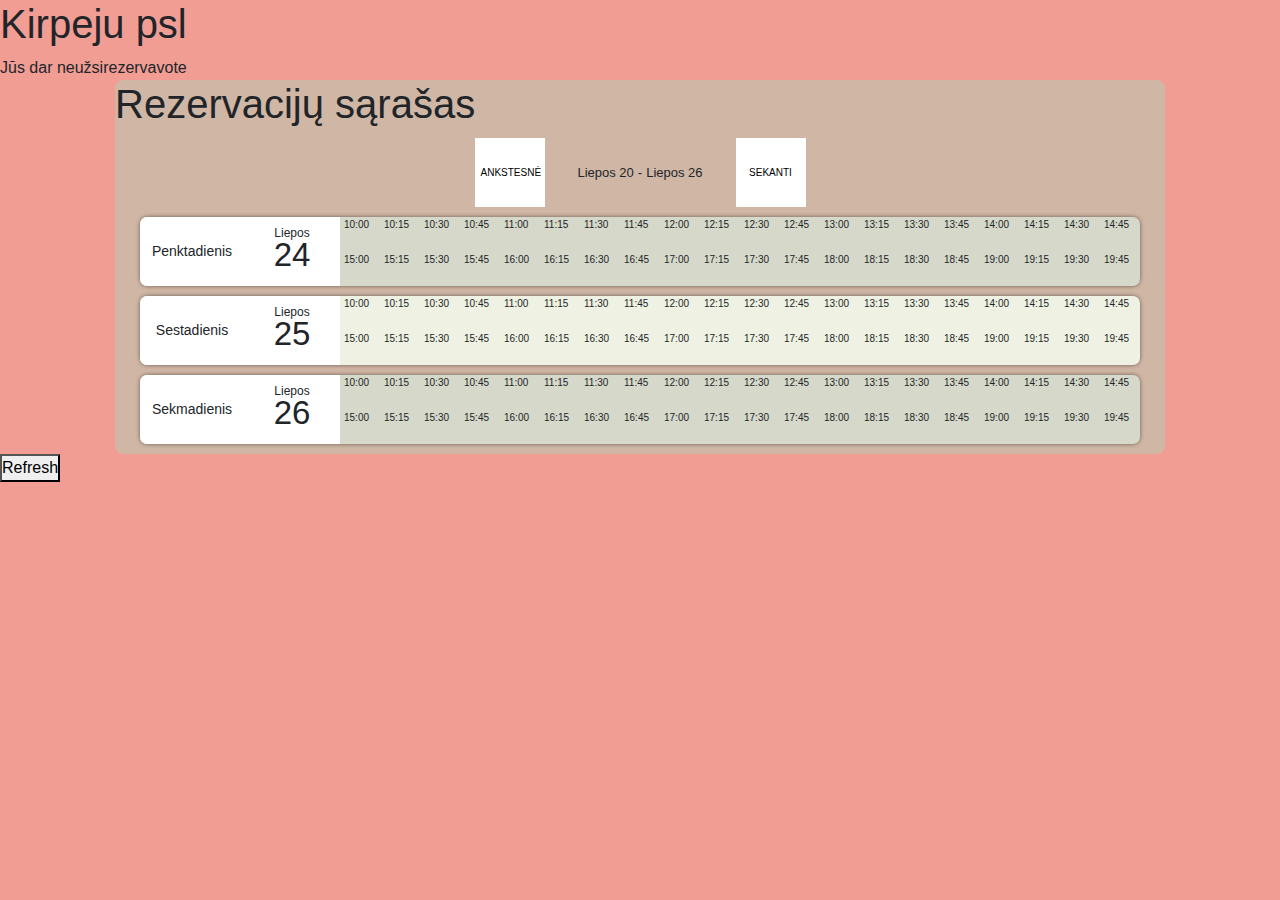
==== kirpeju.html @ d7a50cc5 "all logic, callendar styling" ====
<!DOCTYPE html>
<html>
<head>
	<title>Test</title>
	<!-- Our meta tads -->
	<meta charset="utf-8">
	<meta name="viewport" content="width=device-width, initial-scale=1, shrink-to-fit=no">

	<!-- CSS files -->
  <link rel="stylesheet" href="https://use.fontawesome.com/releases/v5.7.2/css/all.css" integrity="sha384-fnmOCqbTlWIlj8LyTjo7mOUStjsKC4pOpQbqyi7RrhN7udi9RwhKkMHpvLbHG9Sr" crossorigin="anonymous">


	<link rel="stylesheet" href="https://stackpath.bootstrapcdn.com/bootstrap/4.3.1/css/bootstrap.min.css" integrity="sha384-ggOyR0iXCbMQv3Xipma34MD+dH/1fQ784/j6cY/iJTQUOhcWr7x9JvoRxT2MZw1T" crossorigin="anonymous">
	<link rel="stylesheet" type="text/css" href="main.css">
</head>
<body>
<!-----------------------------------MODALS--------------------------------------->
<div class="modal fade" id="exampleModal" tabindex="-1" role="dialog" aria-labelledby="exampleModalLabel" aria-hidden="true">
  <div class="modal-dialog modal-dialog-centered" role="document">
    <div class="modal-content">
      <div class="modal-header">
        <h5 class="modal-title" id="confirm-title">Registruoti</h5>
        
      </div>
      <div class="modal-body">
        <button type="button" class="close" data-dismiss="modal" aria-label="Close">
          <span aria-hidden="true">&times;</span>
        </button>
        <h5 id="confirm-date"></h5>
        <h5 id="confirm-time"></h5>
        <form>
          <div class="form-group">
            <label for="recipient-name" class="col-form-label">Kliento vardas</label>
            <input type="text" class="form-control" id="confirm-name">
          </div>
        </form>
      </div>
      <div class="modal-footer">
        <button type="button" id="close-confirm" class="btn btn-secondary" data-dismiss="modal">Atšaukti</button>
        <button type="button" id="accept" class="btn btn-primary accept-btn">Registruoti</button>
      </div>
    </div>
  </div>
</div>


  
<div class="modal fade" id="editReservation" tabindex="-1" role="dialog" aria-labelledby="exampleModalCenterTitle" aria-hidden="true">
  <div class="modal-dialog modal-dialog-centered" role="document">
    <div class="modal-content">

      <div class="modal-header">
        <h5 class="modal-title" id="edit-title">Modal title</h5>
        
      </div>
      <div class="modal-body">
        <button type="button" class="close" data-dismiss="modal" aria-label="Close">
          <span aria-hidden="true">&times;</span>
        </button>
        <p id="nameInfo"></p>
        <p id="dateInfo"></p>
        <p id="timeInfo"></p>
        <button id="deleteReservation" type="button" class="btn btn-danger">Ištrinti</button>
      </div>
      <div class="modal-footer">
        <button type="button" class="btn btn-secondary" data-dismiss="modal">Close</button>
      </div>
    </div>
  </div>
</div>



		<h1>Kirpeju psl</h1>
	<div>
		<p id="reservationInfo">Jūs dar neužsirezervavote</p>
	</div>
	<div id="weekSchedule">
    <h1>Rezervacijų sąrašas</h1>
		<div id="controller">
			<button id="previous">
        <i class="fas fa-caret-left"></i>
        <p>Ankstesnė</p>
    </button>
			<div id="dateDisplay">
            
      </div>
			<button id="next">
        <i class="fas fa-caret-right"></i>
        <p>Sekanti</p>
      </button>
		</div>
		<ul id="weekTable" class="">
		</ul>
	</div>
	<button id="refresh">Refresh</button>


<script src="https://code.jquery.com/jquery-3.3.1.slim.min.js" integrity="sha384-q8i/X+965DzO0rT7abK41JStQIAqVgRVzpbzo5smXKp4YfRvH+8abtTE1Pi6jizo" crossorigin="anonymous"></script>
<script src="https://cdnjs.cloudflare.com/ajax/libs/popper.js/1.14.7/umd/popper.min.js" integrity="sha384-UO2eT0CpHqdSJQ6hJty5KVphtPhzWj9WO1clHTMGa3JDZwrnQq4sF86dIHNDz0W1" crossorigin="anonymous"></script>
<script src="https://stackpath.bootstrapcdn.com/bootstrap/4.3.1/js/bootstrap.min.js" integrity="sha384-JjSmVgyd0p3pXB1rRibZUAYoIIy6OrQ6VrjIEaFf/nJGzIxFDsf4x0xIM+B07jRM" crossorigin="anonymous"></script>
<script type="text/javascript" src="main2.js"></script>
</body>
</html>
---- main.css ----
*,
*::after,
*::before{
    margin-bottom: 0;
    padding: 0;
    box-sizing: inherit;
}
body{
	box-sizing: border-box;
	background: #f19d94;
}

th{
	font-size: 10px;
}
.alert{
	position: fixed;
	width: 100%;
	transition: all .3s;
}
.display-none{
	display: none;
}
.reservation{
	background: green;
}




#weekSchedule{
	width: 1050px;
	margin: 0 auto;
	background: #d0b6a4;
    border-radius: 8px;
    overflow: hidden;
}
#weekTable{
	margin: 0 auto;
}
#weekTable > tr:nth-of-type(even){
	background: #e6e5e5;
}
#weekTable > tr:nth-of-type(odd){
	background: #b9b9b9;
}



th tr th{
	position: relative;
	/*background: red;*/
    width: 45px;
    /*border-right: 1px solid black;
    border-bottom: 1px solid;*/
    font-size: 11px;
    font-weight: 500;
}
th tr th span{
	position: absolute;
	top: 15px;
}









/******************************************************************************************/
#controller{
	display: flex;
	justify-content: center;
	height: 69px;
    margin-bottom: 10px;
    margin-top: 10px;
}
#controller button{
	border: none;
    background: white;
    outline: none;
    padding: 6px;
    width: 70px;
}
#controller button .fas{
	font-size: 40px;
}
#controller button p{
	font-size: 10px;
	text-transform: uppercase;
}
#dateDisplay{
	display: flex;
    width: 191px;
    justify-content: center;
    align-items: center;
    font-size: 13px;
}
#dateDisplay span{
	margin: 0 4px;
}




/************************ MODAL STYLE***********************/
.modal-content{
	background: transparent;
	border: none;
}
.modal-content .far{
	margin-right: 10px;
}
.modal-content .fas{
	margin-right: 5px;
}
.modal-title{
	font-size: 15px;
}
.modal-header{
	background: white;
	align-items: center;
	justify-content: center;
	padding: 0;
	width: 203px;
	height: 40px;
}
.modal-body{
	background: white;
}
.modal-body h5{
	font-size: 18px;

}
.modal-body button{
	margin-top: 15px;
}
.modal-body {
	font-size: 18px;
}
.modal-footer{
	background: white;
}


















li{
	display: flex;
	height: 50%;
}
ul{
	padding: 0;
	margin: 0;}
ul li div{
	width: 5%;
	font-size: 10px;
	padding-left: 4px;

}
ul li div:hover{
	background: black;
}
p{
	margin: 0;
}

#weekTable{
	width: 1000px;
}

.table-row{
	width: 1000px;
	margin-bottom: 10px;
	border-radius: 7px;
	box-shadow: 0px 0px 5px -1px rgba(0,0,0,0.75);
	overflow: hidden;
}
.table-row > div{
	width: 100px;
	display: flex;
    justify-content: center;
    align-items: center;
    height: 69px;
}
	.table-row .weekday, .table-row .date{
		background: white;
	}
	.table-row .weekday{
		font-size: 14px;
	}
	.table-row .date{
		display: flex;
    	flex-direction: column;
    	font-size: 12px;
	}
		.date span{
			font-size: 33px;
			margin-top: -12px;
		}
.table-row > ul{
	width: 800px;
}
.table-row:nth-of-type(even){
	background: #eff2e2;
}
.table-row:nth-of-type(odd){
	background: #d6d8c9;
}
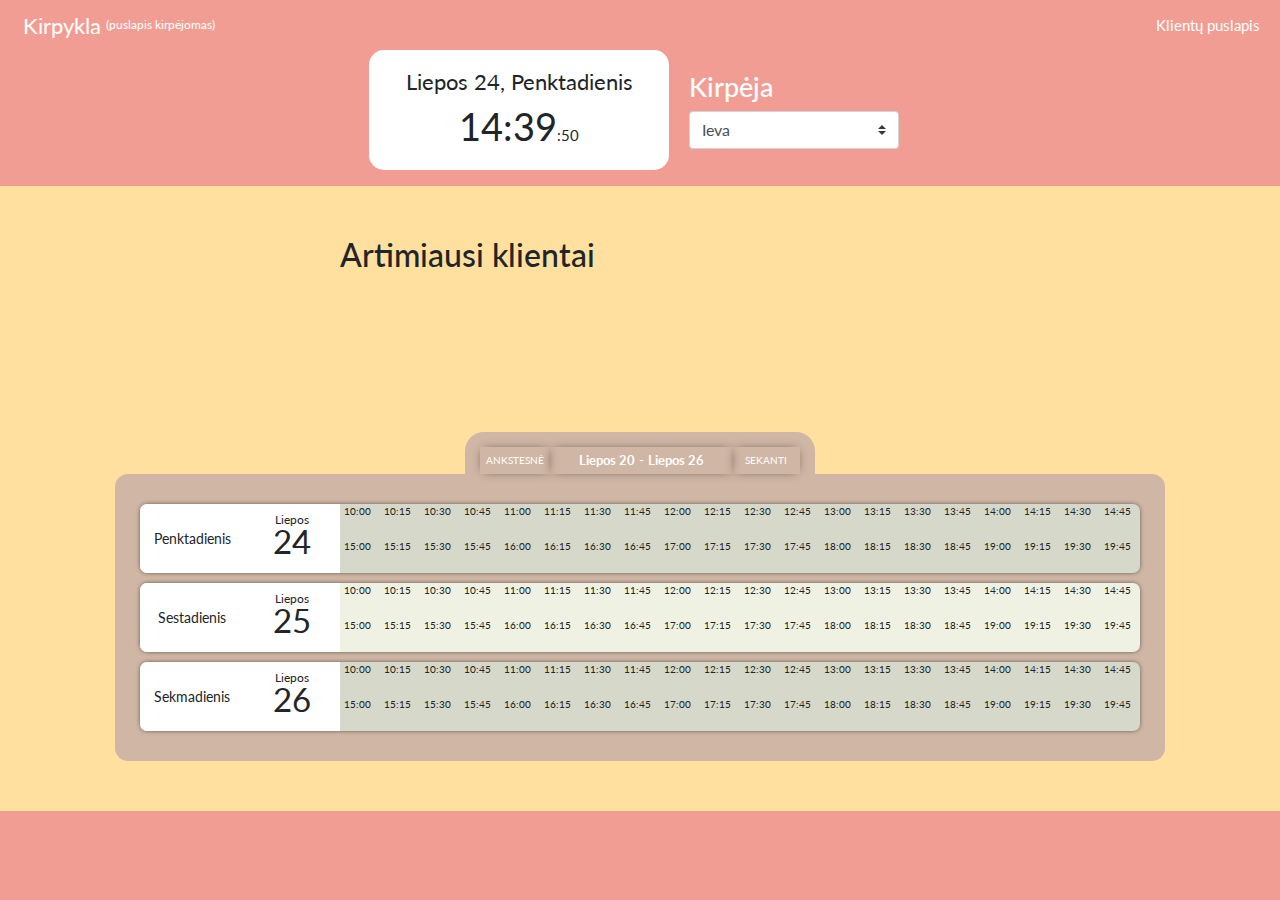
==== commit 8325002b: "ready to deploy" ====
--- a/kirpeju.html
+++ b/kirpeju.html
@@ -1,15 +1,14 @@
 <!DOCTYPE html>
 <html>
 <head>
-	<title>Test</title>
+	<title>Kirpėjų puslapis</title>
 	<!-- Our meta tads -->
 	<meta charset="utf-8">
 	<meta name="viewport" content="width=device-width, initial-scale=1, shrink-to-fit=no">
 
-	<!-- CSS files -->
+	<!-- LINKS -->
+  <link href="https://fonts.googleapis.com/css?family=Lato:300,400,700" rel="stylesheet">
   <link rel="stylesheet" href="https://use.fontawesome.com/releases/v5.7.2/css/all.css" integrity="sha384-fnmOCqbTlWIlj8LyTjo7mOUStjsKC4pOpQbqyi7RrhN7udi9RwhKkMHpvLbHG9Sr" crossorigin="anonymous">
-
-
 	<link rel="stylesheet" href="https://stackpath.bootstrapcdn.com/bootstrap/4.3.1/css/bootstrap.min.css" integrity="sha384-ggOyR0iXCbMQv3Xipma34MD+dH/1fQ784/j6cY/iJTQUOhcWr7x9JvoRxT2MZw1T" crossorigin="anonymous">
 	<link rel="stylesheet" type="text/css" href="main.css">
 </head>
@@ -19,8 +18,7 @@
   <div class="modal-dialog modal-dialog-centered" role="document">
     <div class="modal-content">
       <div class="modal-header">
-        <h5 class="modal-title" id="confirm-title">Registruoti</h5>
-        
+        <h5 class="modal-title" id="confirm-title">Registruoti</h5>     
       </div>
       <div class="modal-body">
         <button type="button" class="close" data-dismiss="modal" aria-label="Close">
@@ -42,16 +40,12 @@
     </div>
   </div>
 </div>
-
-
   
 <div class="modal fade" id="editReservation" tabindex="-1" role="dialog" aria-labelledby="exampleModalCenterTitle" aria-hidden="true">
   <div class="modal-dialog modal-dialog-centered" role="document">
     <div class="modal-content">
-
       <div class="modal-header">
-        <h5 class="modal-title" id="edit-title">Modal title</h5>
-        
+        <h5 class="modal-title" id="edit-title">Modal title</h5>      
       </div>
       <div class="modal-body">
         <button type="button" class="close" data-dismiss="modal" aria-label="Close">
@@ -68,32 +62,63 @@
     </div>
   </div>
 </div>
+<!----------------------------- MODALS END ------------------------------------------------->
 
 
+<nav>
+    <ul>
+      <li><i class="fas fa-cut"></i>Kirpykla <span>(puslapis kirpėjomas)</span></li>
+    </ul>
+    <ul>
+      <li><a href="#">Klientų puslapis</a></li>
+    </ul>
+</nav>
+<header class="d-flex justify-content-center pb-3 flex-column flex-sm-row align-items-center">
+    <div class="information-card ml-2">
+        <div class="date">
+            <p id="informationDisplayDate"></p>
+        </div>
+        <div class="clock">
+            <p id="informationDisplayClock"></p>
+        </div>
+    </div>
+    <div class="select-worker">
+        <h2>Kirpėja</h2>
+        <form>
+          <select class="custom-select mr-sm-2" id="inlineFormCustomSelect">
+            <option value="Ieva">Ieva</option>
+            <option value="Simona">Simona</option>
+          </select>
+        </form>
+    </div>
+</header>
+          
+          
+  <div class="schedule-section">
+    <div id="weekSchedule">
+      <div class="clients-list">
+        <h2>Artimiausi klientai</h2>
+        <ul id="clientsList">  
+        </ul>
+      </div>
 
-		<h1>Kirpeju psl</h1>
-	<div>
-		<p id="reservationInfo">Jūs dar neužsirezervavote</p>
-	</div>
-	<div id="weekSchedule">
-    <h1>Rezervacijų sąrašas</h1>
-		<div id="controller">
-			<button id="previous">
-        <i class="fas fa-caret-left"></i>
-        <p>Ankstesnė</p>
-    </button>
-			<div id="dateDisplay">
-            
+      <div id="controller">
+        <button id="previous">
+          <i class="fas fa-caret-left"></i>
+          <p>Ankstesnė</p>
+      </button>
+        <div id="dateDisplay">
+              
+        </div>
+        <button id="next">
+          <i class="fas fa-caret-right"></i>
+          <p>Sekanti</p>
+        </button>
       </div>
-			<button id="next">
-        <i class="fas fa-caret-right"></i>
-        <p>Sekanti</p>
-      </button>
-		</div>
-		<ul id="weekTable" class="">
-		</ul>
-	</div>
-	<button id="refresh">Refresh</button>
+      <ul id="weekTable" class="">
+      </ul>
+    </div> 
+  </div>
 
 
 <script src="https://code.jquery.com/jquery-3.3.1.slim.min.js" integrity="sha384-q8i/X+965DzO0rT7abK41JStQIAqVgRVzpbzo5smXKp4YfRvH+8abtTE1Pi6jizo" crossorigin="anonymous"></script>
--- a/main.css
+++ b/main.css
@@ -6,6 +6,7 @@
     box-sizing: inherit;
 }
 body{
+	font-family: 'Lato', sans-serif;
 	box-sizing: border-box;
 	background: #f19d94;
 }
@@ -16,13 +17,22 @@
 .alert{
 	position: fixed;
 	width: 100%;
+	z-index: 100;
 	transition: all .3s;
 }
 .display-none{
 	display: none;
 }
+.reserved{
+	overflow: hidden;
+	background: #ff416c !important; /* fallback for old browsers */
+  	background: -webkit-linear-gradient(to right, #ff416c, #ff4b2b) !important; /* Chrome 10-25, Safari 5.1-6 */
+  	background: linear-gradient(to right, #ff416c, #ff4b2b) !important; /* W3C, IE 10+/ Edge, Firefox 16+, Chrome 26+, Opera 12+, Safari 7+ */
+}
 .reservation{
-	background: green;
+	background: #a8ff78;  /* fallback for old browsers */
+	background: -webkit-linear-gradient(to right, #78ffd6, #a8ff78);  /* Chrome 10-25, Safari 5.1-6 */
+	background: linear-gradient(to right, #78ffd6, #a8ff78); /* W3C, IE 10+/ Edge, Firefox 16+, Chrome 26+, Opera 12+, Safari 7+ */
 }
 
 
@@ -31,12 +41,20 @@
 #weekSchedule{
 	width: 1050px;
 	margin: 0 auto;
+	/*background: #d0b6a4;*/
+    
+    overflow: hidden;
+}
+#weekTable{
+	width: 100%;
+    display: flex;
+    flex-direction: column;
+    justify-content: center;
+    align-items: center;
+	padding-top: 30px;
 	background: #d0b6a4;
-    border-radius: 8px;
-    overflow: hidden;
-}
-#weekTable{
-	margin: 0 auto;
+	padding-bottom: 20px;
+    border-radius: 13px;
 }
 #weekTable > tr:nth-of-type(even){
 	background: #e6e5e5;
@@ -73,16 +91,21 @@
 #controller{
 	display: flex;
 	justify-content: center;
-	height: 69px;
-    margin-bottom: 10px;
-    margin-top: 10px;
+    width: 350px;
+    margin: 0px auto;
+    padding: 15px;
+    padding-bottom: 0;
+    background: #d0b6a4;
+    border-radius: 19px 19px 0px 0px;
 }
 #controller button{
 	border: none;
-    background: white;
+    background: transparent;
     outline: none;
     padding: 6px;
     width: 70px;
+    box-shadow: 0px 0px 11px -4px rgba(0,0,0,0.75);
+    color: white;
 }
 #controller button .fas{
 	font-size: 40px;
@@ -97,9 +120,66 @@
     justify-content: center;
     align-items: center;
     font-size: 13px;
+    box-shadow: 0px 0px 11px -4px rgba(0,0,0,0.75);
+    color: white;
+    font-weight: 700;
 }
 #dateDisplay span{
 	margin: 0 4px;
+}
+
+/****************** NAV *********************/
+nav{
+	height: 50px;
+    display: flex;
+    justify-content: space-between;
+    align-items: center;
+}
+nav .fas{
+	margin-right: 3px;
+}
+nav span{
+	font-size: 12px;
+	margin-left: 5px;
+}
+nav a{
+	color: white;
+	margin-right: 20px;
+	font-size: 15px;
+}
+nav a:hover{
+	color: #ffe09f;
+}
+nav ul li{
+	margin-left: 20px;
+	justify-content: center;
+	align-items: center;
+	color: white;
+	font-size: 22px;
+}
+.select-worker{
+	width: 250px;
+    color: white;
+    padding: 20px;
+
+}
+.select-worker h2{
+	font-size: 27px;
+}
+/******************** HEADER ********************/
+header h1{
+	text-align: center;
+	font-weight: 400;
+    font-size: 47px;
+    color: white;
+}
+header p{
+	text-align: center;
+}
+header .fas{
+	font-size: 58px;
+	color: white;
+	margin-bottom: 5px;
 }
 
 
@@ -144,15 +224,110 @@
 	background: white;
 }
 
-
-
-
-
-
-
-
-
-
+/**********************Container*******************************/
+.schedule-section{
+	width: 100%;
+	background: #ffe09f;
+    padding: 50px;
+}
+
+
+.information-display{
+	width: 100%;
+	height: 150px;
+	display: flex;
+	justify-content: space-between;
+	margin-bottom: -34px;
+}
+.information-card{
+	position: relative;
+	width: 300px;
+	height: 100%;
+	background: white;
+	padding: 15px;
+	display: flex;
+    flex-direction: column;
+    justify-content: center;
+    align-items: center;
+    border-radius: 15px;
+    overflow: hidden;
+}
+.worker-information-card{
+	background: #f19d94;
+    padding: 14px;
+    height: 100px;
+    border-radius: 15px;
+}
+.worker-information-card h2{
+	font-size: 21px;
+    color: white;
+}
+#myReservation{
+	position: absolute;
+	top: 0;
+	left: 0;
+	font-size: 21px;
+	width: 100%;
+	background: #d1ffb2;
+    padding-left: 11px;
+}
+#noReservationAlert p {
+	text-align: center;
+}
+#noReservationAlert p:nth-of-type(2) {
+	font-size: 10px;
+}
+#noReservationAlert .fas{
+	margin-right: 3px;
+}
+
+#informationDisplayDate{
+	font-size: 22px;
+}
+#informationDisplayClock{
+	font-size: 38px;
+}
+#informationDisplayClock span{
+	font-size: 15px;
+}
+#informationWorker{
+	margin-top: 20px;
+}
+/*.reservation-information{
+	display: block;
+    padding-top: 36px;
+    padding-left: 28px;
+    font-size: 14px;
+}*/
+.reservation-information .far{
+	margin-right: 3px;
+}
+
+
+/***************************** cliuents list ************/
+.clients-list{
+	width: 600px;
+	margin: 0 auto;
+}
+#clientsList{
+	width: 100%;
+	margin-bottom: 20px;
+	height: 130px;
+	overflow-y: scroll;
+}
+#clientsList li{
+	justify-content: space-around;
+	height: 30px;
+}
+#clientsList li:nth-of-type(odd){
+	background: #f7f7f7;
+}
+#clientsList li:nth-of-type(even){
+	background: #e2e2e2;
+}
+#clientsList li p{
+	width: 100px;
+}
 
 
 
@@ -172,18 +347,18 @@
 	width: 5%;
 	font-size: 10px;
 	padding-left: 4px;
+	transition: all .2s ease;
 
 }
 ul li div:hover{
-	background: black;
+	background: rgba(133, 255, 190, 0.6);
+	cursor: pointer;
 }
 p{
 	margin: 0;
 }
 
-#weekTable{
-	width: 1000px;
-}
+
 
 .table-row{
 	width: 1000px;
@@ -222,4 +397,98 @@
 }
 .table-row:nth-of-type(odd){
 	background: #d6d8c9;
-}+}
+
+@media (max-width: 1150px){
+	.schedule-section{
+		padding: 15px;
+	}
+	#weekSchedule{
+		width: 100%;
+	}
+	#weekTable{
+		align-items: start;
+		padding-left: 10px;
+		overflow: scroll;
+	}
+
+}
+
+@media (max-width: 1070px){
+	.information-card{
+		width: 25%;
+	}
+}
+@media (max-width: 860px){
+	.information-display{
+		flex-direction: column;
+		height: auto;
+		align-items: center;
+		margin-bottom: 0;
+	}
+	.information-card{
+		width: 75%;
+		margin-bottom: 15px;
+	}
+	.worker-information-card{
+		margin-bottom: 15px;
+	}
+
+}
+@media (max-width: 630px){
+	.clients-list{
+		width: 95%;
+	}
+}
+@media (max-width: 500px){
+	#controller{
+		width: 69%;
+		padding: 12px;
+	}
+	#dateDisplay{
+		font-size: 11px;
+		width: 140px;
+	}
+	#controller button p{
+		display: none;
+	}
+	#controller button{
+		width: 50px;
+	}
+	.table-row .wekday{
+		font-size: 11px;
+	}
+	.table-row > div{
+		width: 75px;
+	}
+}
+@media (max-width: 390px){
+	#dateDisplay{
+		flex-direction: column;
+	}
+	#clientsList span{
+		margin-right: 5px;
+	}
+	#clientsList{
+		font-size: 14px;
+	}
+}
+
+
+
+
+
+
+
+
+
+
+
+
+
+
+
+
+
+
+
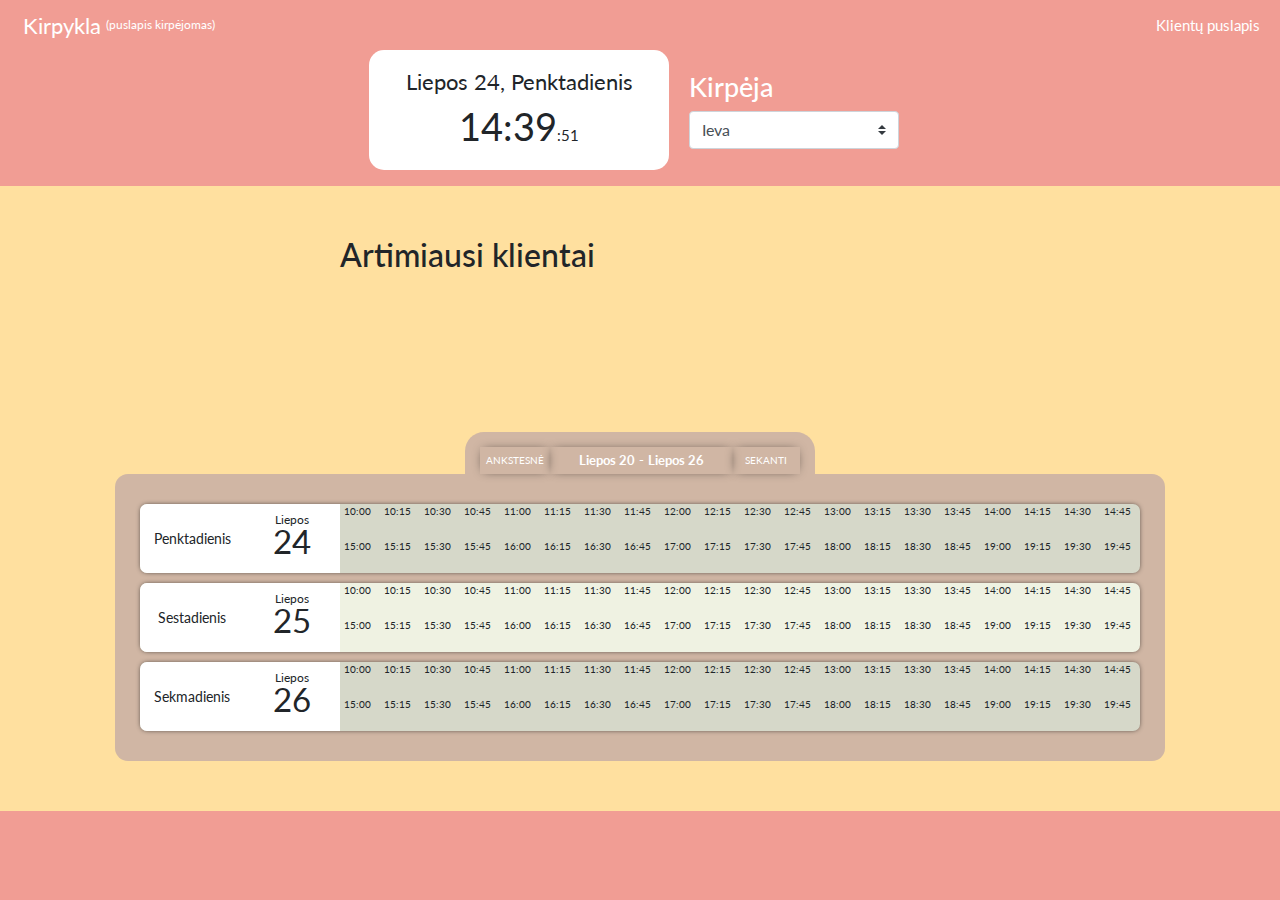
==== commit bb4fc622: "some comments, some cleaning" ====
--- a/kirpeju.html
+++ b/kirpeju.html
@@ -70,7 +70,7 @@
       <li><i class="fas fa-cut"></i>Kirpykla <span>(puslapis kirpėjomas)</span></li>
     </ul>
     <ul>
-      <li><a href="#">Klientų puslapis</a></li>
+      <li><a href="./index.html">Klientų puslapis</a></li>
     </ul>
 </nav>
 <header class="d-flex justify-content-center pb-3 flex-column flex-sm-row align-items-center">
